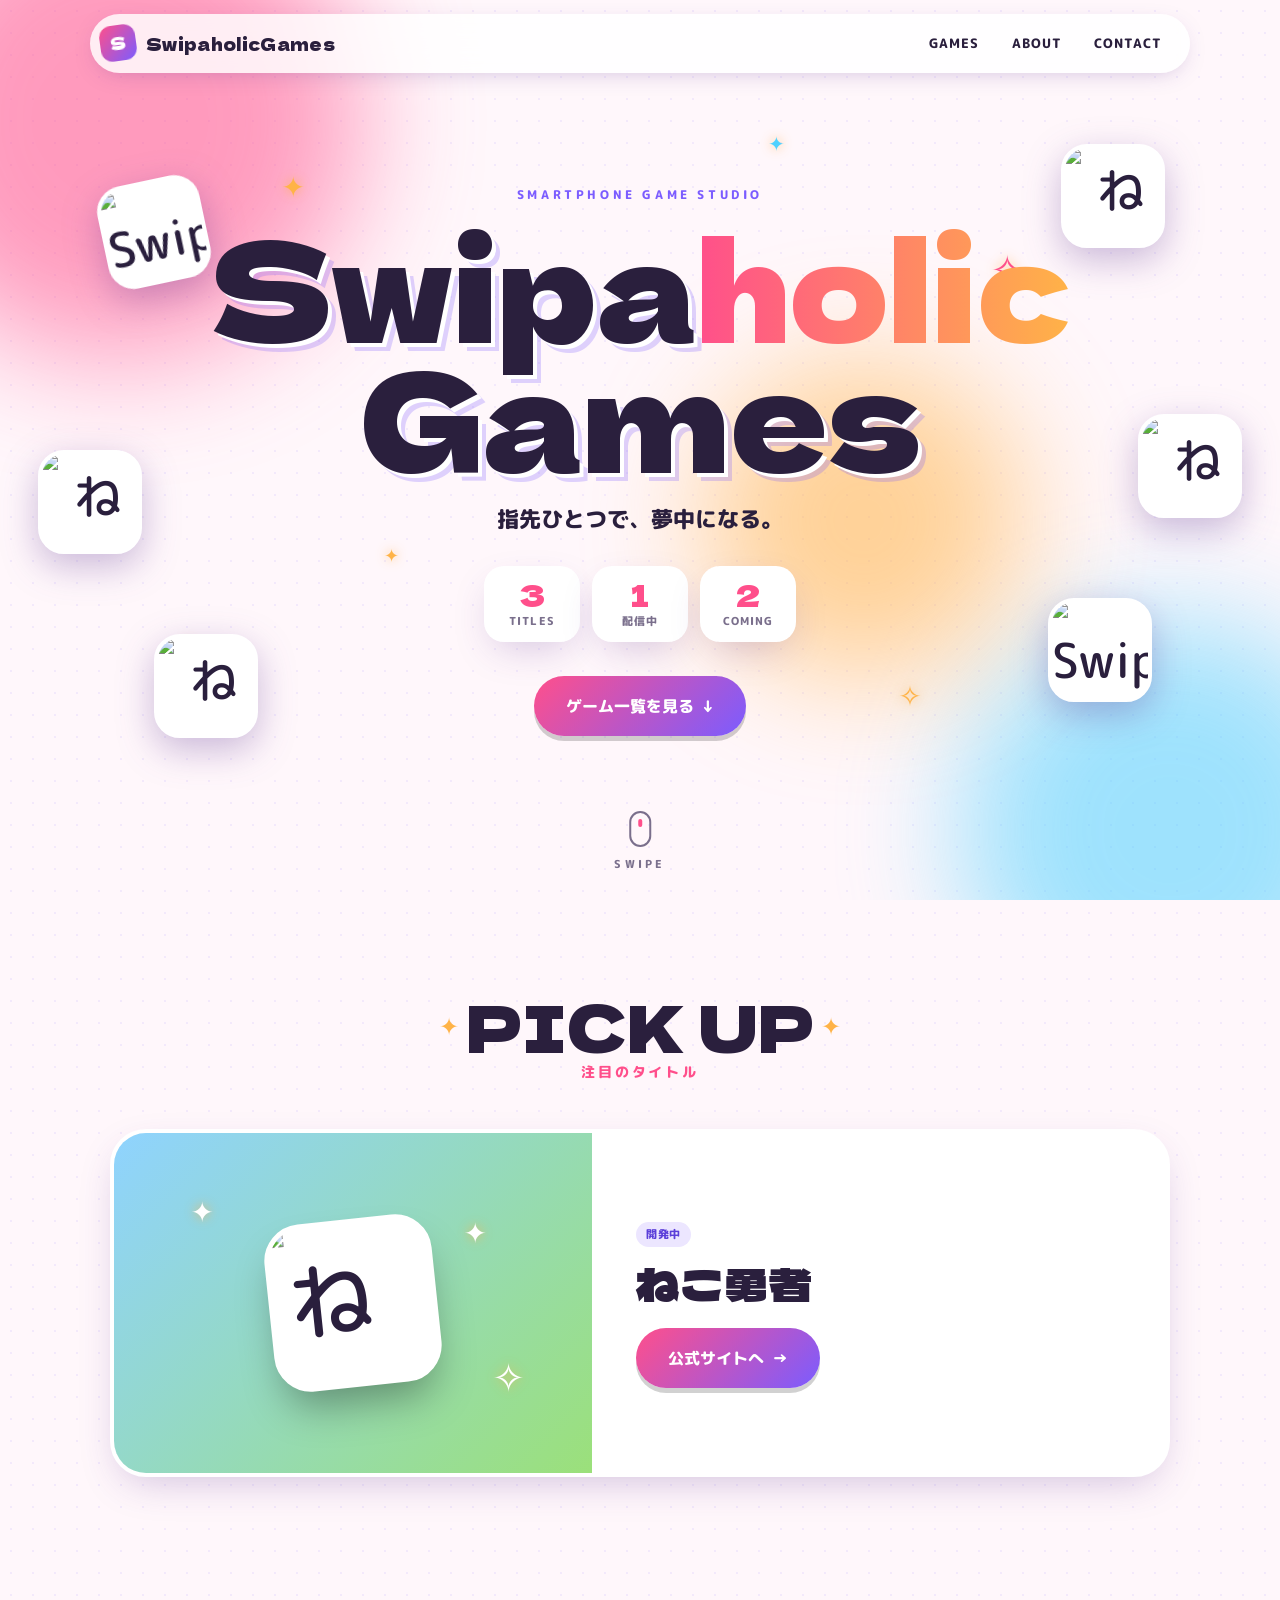
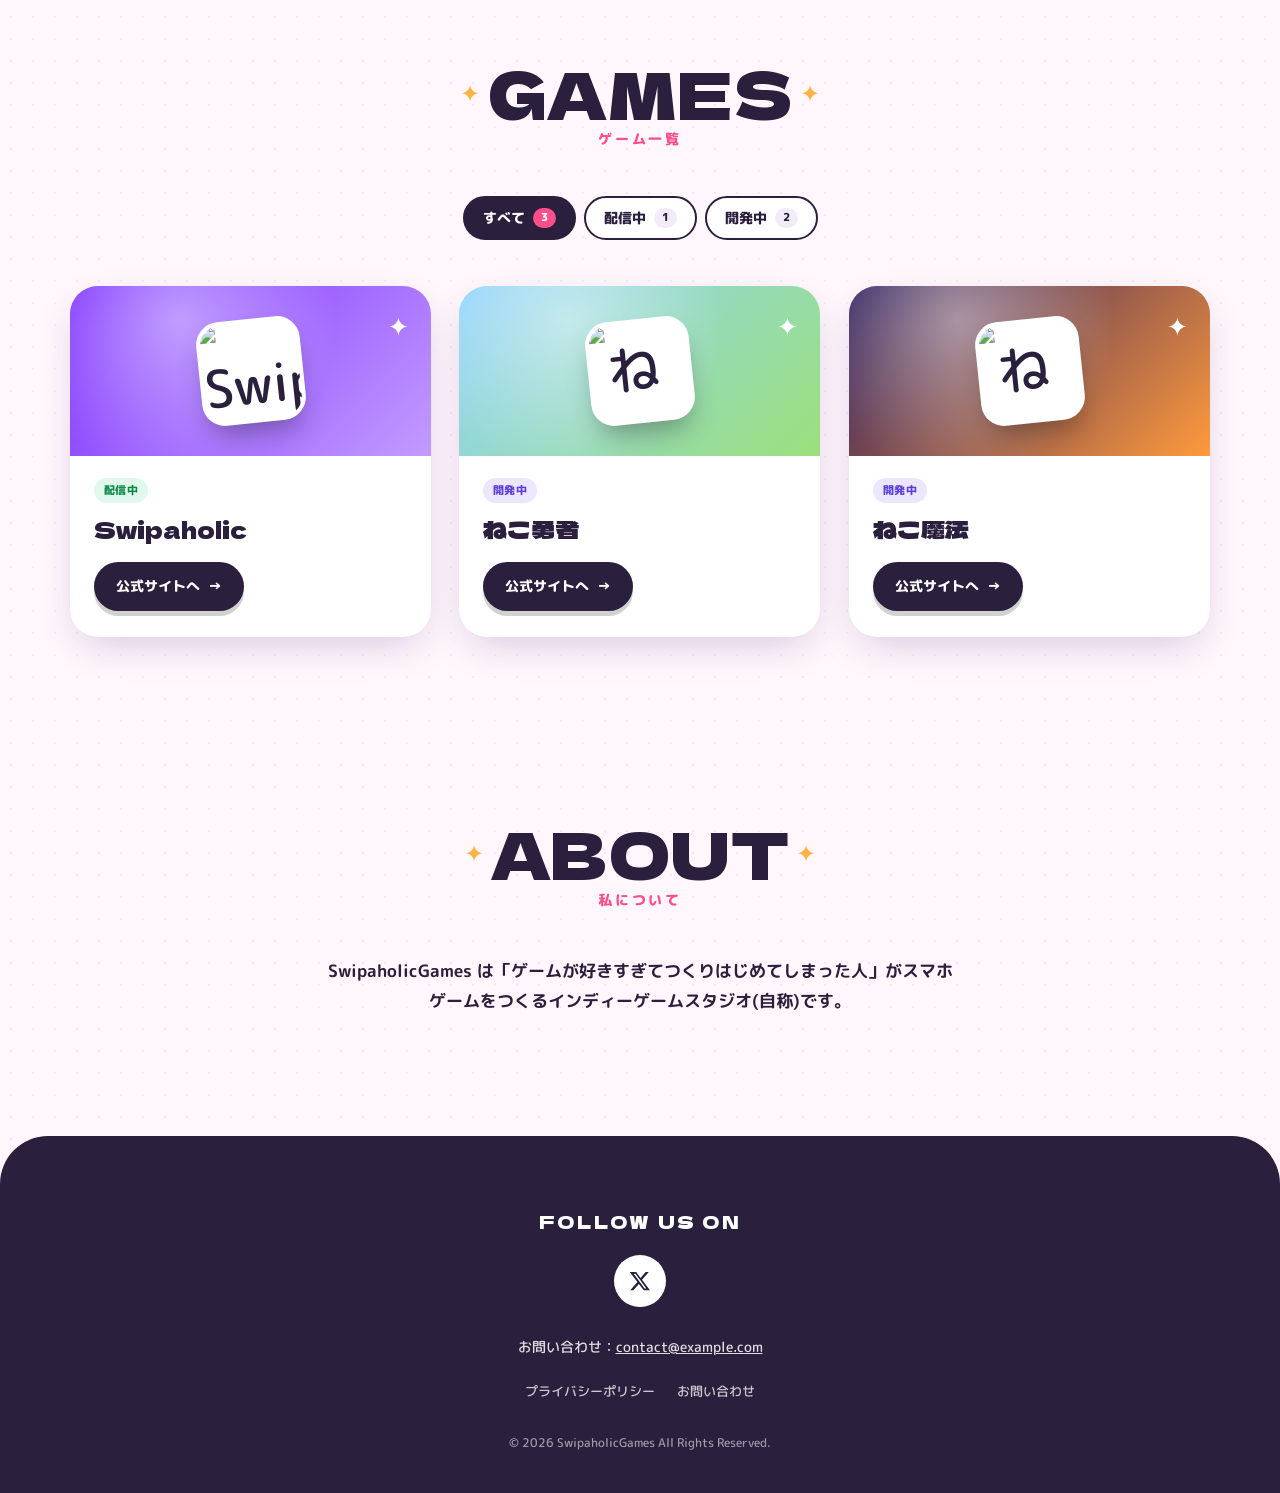
==== index.html @ 905fd9ff "Add files via upload" ====
<!DOCTYPE html>
<html lang="ja">
<head>
<meta charset="UTF-8">
<meta name="viewport" content="width=device-width, initial-scale=1">
<title>SwipaholicGames | 公式ゲームポートフォリオ</title>
<meta name="description" content="SwipaholicGames が開発したスマホゲームアプリの公式サイト一覧です。">
<meta property="og:title" content="SwipaholicGames">
<meta property="og:type" content="website">
<link rel="preconnect" href="https://fonts.googleapis.com">
<link rel="preconnect" href="https://fonts.gstatic.com" crossorigin>
<link href="https://fonts.googleapis.com/css2?family=Dela+Gothic+One&family=M+PLUS+Rounded+1c:wght@500;700;800&display=swap" rel="stylesheet">
<link rel="stylesheet" href="style.css">
</head>
<body>

<!-- ===== HEADER ===== -->
<header class="nav">
  <a href="#top" class="nav__logo"><span class="logo-mark">S</span><span data-site="brand">SwipaholicGames</span></a>
  <nav class="nav__links">
    <a href="#games">GAMES</a>
    <a href="#about">ABOUT</a>
    <a href="#contact">CONTACT</a>
  </nav>
</header>

<!-- ===== HERO ===== -->
<section class="hero" id="top">
  <div class="hero__bg" aria-hidden="true">
    <span class="blob b1"></span><span class="blob b2"></span><span class="blob b3"></span>
    <span class="spark s1">✦</span><span class="spark s2">✧</span><span class="spark s3">✦</span>
    <span class="spark s4">✧</span><span class="spark s5">✦</span><span class="spark s6">✦</span>
  </div>
  <div class="hero__float" id="heroFloat" aria-hidden="true"></div>
  <div class="hero__inner">
    <p class="hero__eyebrow">SMARTPHONE GAME STUDIO</p>
    <h1 class="hero__title">Swipa<span>holic</span><br>Games</h1>
    <p class="hero__tagline" data-site="tagline"></p>
    <div class="hero__stats" id="heroStats"></div>
    <a href="#games" class="btn btn--big">ゲーム一覧を見る <span aria-hidden="true">↓</span></a>
  </div>
  <div class="swipe-hint" aria-hidden="true"><span></span>SWIPE</div>
</section>

<!-- ===== PICK UP ===== -->
<section class="pickup" id="pickup" hidden>
  <h2 class="sec-title"><span class="sec-title__en">PICK UP</span><span class="sec-title__ja">注目のタイトル</span></h2>
  <div id="pickupBody"></div>
</section>

<!-- ===== GAMES ===== -->
<section class="games" id="games">
  <h2 class="sec-title"><span class="sec-title__en">GAMES</span><span class="sec-title__ja">ゲーム一覧</span></h2>

  <div class="filters">
    <div class="chips" id="statusChips" role="group" aria-label="配信状況で絞り込み"></div>
    <div class="chips chips--sub" id="genreChips" role="group" aria-label="ジャンルで絞り込み"></div>
  </div>

  <div class="grid" id="grid"></div>
  <p class="empty" id="empty" hidden>該当するゲームはありません。</p>
</section>

<!-- ===== ABOUT ===== -->
<section class="about" id="about">
  <h2 class="sec-title"><span class="sec-title__en">ABOUT</span><span class="sec-title__ja" data-site="aboutTitle">私について</span></h2>
  <p class="about__lead" data-site="lead"></p>
</section>

<!-- ===== FOOTER ===== -->
<footer class="footer" id="contact">
  <p class="footer__follow">FOLLOW US ON</p>
  <div class="sns" id="sns"></div>
  <p class="footer__mail">お問い合わせ：<a id="mail" href="#"></a></p>
  <ul class="footer__links" id="footerLinks"></ul>
  <p class="footer__copy">© <span id="year"></span> <span data-site="brand"></span> All Rights Reserved.</p>
</footer>

<script src="apps.js"></script>
<script src="main.js"></script>
</body>
</html>
---- style.css ----
/* =========================================================
   SwipaholicGames  スタイル
   色を変えたいときは :root の変数を変更してください。
   ========================================================= */
:root {
  --bg: #fff7fb;
  --ink: #2a1f3d;
  --muted: #7a6f8c;
  --pink: #ff4f8b;
  --orange: #ffb347;
  --purple: #7b5cff;
  --sky: #4fd1ff;
  --card: #ffffff;
  --radius: 28px;
  --shadow: 0 14px 40px -12px rgba(80, 40, 140, .28);
  --font: "M PLUS Rounded 1c", system-ui, sans-serif;
  --display: "Dela Gothic One", "M PLUS Rounded 1c", sans-serif;
}
* { box-sizing: border-box; margin: 0; padding: 0; }
html { scroll-behavior: smooth; }
body {
  font-family: var(--font); font-weight: 500; color: var(--ink); background: var(--bg);
  line-height: 1.75; -webkit-font-smoothing: antialiased; overflow-x: hidden;
  background-image: radial-gradient(rgba(123, 92, 255, .09) 1.5px, transparent 1.5px);
  background-size: 22px 22px;
}
a { color: inherit; }
img { max-width: 100%; display: block; }

/* ---------- NAV ---------- */
.nav {
  position: fixed; inset: 14px 14px auto; z-index: 50;
  display: flex; justify-content: space-between; align-items: center;
  padding: 10px 14px 10px 10px; border-radius: 999px;
  background: rgba(255, 255, 255, .82); backdrop-filter: blur(12px);
  box-shadow: 0 6px 24px -10px rgba(80, 40, 140, .35);
  max-width: 1100px; margin: 0 auto;
}
.nav__logo { display: flex; align-items: center; gap: 10px; text-decoration: none; font-family: var(--display); font-size: 17px; letter-spacing: .02em; }
.logo-mark {
  display: grid; place-items: center; width: 36px; height: 36px; border-radius: 12px; color: #fff;
  background: linear-gradient(135deg, var(--pink), var(--purple)); transform: rotate(-8deg);
}
.nav__links { display: flex; gap: 4px; }
.nav__links a { text-decoration: none; font-weight: 800; font-size: 13px; letter-spacing: .08em; padding: 8px 14px; border-radius: 999px; transition: .2s; }
.nav__links a:hover { background: var(--ink); color: #fff; }

/* ---------- HERO ---------- */
.hero {
  position: relative; min-height: 100svh; display: grid; place-items: center; text-align: center;
  padding: 120px 20px 100px; overflow: hidden;
}
.hero__bg { position: absolute; inset: 0; pointer-events: none; }
.blob { position: absolute; border-radius: 50%; filter: blur(60px); opacity: .55; animation: drift 14s ease-in-out infinite alternate; }
.b1 { width: 480px; height: 480px; background: var(--pink); top: -120px; left: -120px; }
.b2 { width: 420px; height: 420px; background: var(--sky); bottom: -140px; right: -100px; animation-delay: -4s; }
.b3 { width: 320px; height: 320px; background: var(--orange); top: 40%; left: 55%; animation-delay: -8s; }
@keyframes drift { to { transform: translate(40px, -30px) scale(1.1); } }

.spark { position: absolute; color: var(--orange); font-size: 28px; animation: twinkle 2.4s ease-in-out infinite; text-shadow: 0 0 12px rgba(255, 179, 71, .8); }
.s1 { top: 18%; left: 22%; } .s2 { top: 26%; right: 20%; font-size: 40px; color: var(--pink); animation-delay: .6s; }
.s3 { bottom: 26%; left: 14%; font-size: 22px; color: var(--purple); animation-delay: 1.1s; }
.s4 { bottom: 20%; right: 28%; animation-delay: 1.6s; } .s5 { top: 60%; left: 30%; font-size: 18px; animation-delay: .3s; }
.s6 { top: 14%; left: 60%; font-size: 20px; color: var(--sky); animation-delay: 2s; }
@keyframes twinkle { 0%, 100% { transform: scale(.6) rotate(0); opacity: .4; } 50% { transform: scale(1.15) rotate(25deg); opacity: 1; } }

.hero__float { position: absolute; inset: 0; pointer-events: none; }
.float { position: absolute; animation: bob 5s ease-in-out infinite; filter: drop-shadow(0 12px 18px rgba(80, 40, 140, .3)); }
.float .icon { width: 104px; height: 104px; font-size: 48px; border-radius: 26px; border: 4px solid #fff; }
.f1 { top: 20%; left: 8%; transform: rotate(-12deg); }
.f2 { top: 16%; right: 9%; animation-delay: -1.2s; }
.f3 { bottom: 18%; left: 12%; animation-delay: -2.4s; }
.f4 { bottom: 22%; right: 10%; animation-delay: -3.1s; }
.f5 { top: 50%; left: 3%; animation-delay: -1.8s; }
.f6 { top: 46%; right: 3%; animation-delay: -.6s; }
@keyframes bob { 0%, 100% { translate: 0 0; rotate: -6deg; } 50% { translate: 0 -18px; rotate: 6deg; } }

.hero__inner { position: relative; z-index: 2; }
.hero__eyebrow { font-weight: 800; letter-spacing: .3em; font-size: 12px; color: var(--purple); margin-bottom: 14px; }
.hero__title {
  font-family: var(--display); font-weight: 400; line-height: .95; letter-spacing: -.01em;
  font-size: clamp(56px, 12vw, 136px); color: var(--ink);
  text-shadow: 4px 4px 0 #fff, 8px 8px 0 rgba(123, 92, 255, .25);
}
.hero__title span {
  background: linear-gradient(90deg, var(--pink), var(--orange), var(--purple), var(--pink));
  background-size: 300% 100%; -webkit-background-clip: text; background-clip: text; color: transparent;
  animation: shine 6s linear infinite; text-shadow: none;
}
@keyframes shine { to { background-position: 300% 0; } }
.hero__tagline { margin: 22px 0 28px; font-size: clamp(17px, 2.4vw, 22px); font-weight: 800; }
.hero__stats { display: flex; justify-content: center; gap: 12px; margin-bottom: 34px; flex-wrap: wrap; }
.hero__stats div {
  background: #fff; border-radius: 20px; padding: 10px 22px; box-shadow: var(--shadow);
  display: flex; flex-direction: column; align-items: center; min-width: 96px;
}
.hero__stats b { font-family: var(--display); font-weight: 400; font-size: 30px; line-height: 1.2; color: var(--pink); }
.hero__stats span { font-size: 11px; font-weight: 800; letter-spacing: .1em; color: var(--muted); }

.swipe-hint { position: absolute; bottom: 26px; left: 50%; transform: translateX(-50%); font-size: 11px; font-weight: 800; letter-spacing: .3em; color: var(--muted); display: flex; flex-direction: column; align-items: center; gap: 8px; }
.swipe-hint span { width: 22px; height: 36px; border: 2.5px solid var(--muted); border-radius: 14px; position: relative; }
.swipe-hint span::after { content: ""; position: absolute; left: 50%; top: 6px; width: 4px; height: 8px; margin-left: -2px; border-radius: 2px; background: var(--pink); animation: scroll 1.6s infinite; }
@keyframes scroll { to { transform: translateY(12px); opacity: 0; } }

/* ---------- BUTTONS ---------- */
.btn {
  display: inline-flex; align-items: center; gap: 8px; text-decoration: none; font-weight: 800;
  padding: 12px 22px; border-radius: 999px; color: #fff; font-size: 14px;
  background: var(--ink); box-shadow: 0 5px 0 rgba(0, 0, 0, .18); transition: transform .15s, box-shadow .15s;
}
.btn:hover { transform: translateY(-2px); box-shadow: 0 7px 0 rgba(0, 0, 0, .18); }
.btn:active { transform: translateY(3px); box-shadow: 0 2px 0 rgba(0, 0, 0, .18); }
.btn--big { padding: 16px 32px; font-size: 16px; background: linear-gradient(135deg, var(--pink), var(--purple)); }
.btn--disabled { background: #d9d3e3; color: #fff; box-shadow: none; cursor: default; }
.btn--disabled:hover { transform: none; box-shadow: none; }

/* ---------- SECTION TITLE ---------- */
section { padding: 90px 20px; }
.sec-title { text-align: center; margin-bottom: 44px; display: flex; flex-direction: column; align-items: center; }
.sec-title__en {
  font-family: var(--display); font-weight: 400; font-size: clamp(40px, 7vw, 64px); line-height: 1.1; position: relative;
}
.sec-title__en::before, .sec-title__en::after { content: "✦"; position: absolute; top: 50%; font-size: .38em; color: var(--orange); translate: 0 -50%; animation: twinkle 2.4s infinite; }
.sec-title__en::before { left: -1.1em; } .sec-title__en::after { right: -1.1em; animation-delay: 1.2s; }
.sec-title__ja { font-size: 14px; font-weight: 800; color: var(--pink); letter-spacing: .2em; }

/* ---------- ICON ---------- */
.icon { width: 72px; height: 72px; border-radius: 22%; object-fit: cover; background: #fff; }
.icon--auto { display: grid; place-items: center; font-size: 36px; color: #fff; font-weight: 800; box-shadow: inset 0 -6px 0 rgba(0, 0, 0, .12), inset 0 0 0 4px rgba(255, 255, 255, .35); }
.icon--lg { width: 104px; height: 104px; font-size: 52px; }
.icon--xl { width: 168px; height: 168px; font-size: 84px; }

/* ---------- BADGES ---------- */
.badges { display: flex; flex-wrap: wrap; gap: 6px; margin-bottom: 10px; }
.badge { font-size: 11px; font-weight: 800; padding: 3px 10px; border-radius: 999px; letter-spacing: .04em; }
.st-released { background: #e1f9ec; color: #0c8a4a; }
.st-prereg { background: #ffe7f0; color: #d81b60; }
.st-dev { background: #ece6ff; color: #5b3fd9; }
.st-ended { background: #eee; color: #888; }
.badge--new { background: var(--orange); color: #fff; animation: pop 1.6s ease-in-out infinite; }
.badge--genre { background: transparent; border: 1.5px solid #e2dcec; color: var(--muted); }
@keyframes pop { 50% { transform: scale(1.1); } }

/* ---------- PICK UP ---------- */
.pickup { max-width: 1100px; margin: 0 auto; }
.feature {
  display: grid; grid-template-columns: 1fr 1.2fr; background: var(--card); border-radius: 36px; overflow: hidden;
  box-shadow: var(--shadow); border: 4px solid #fff; position: relative;
}
.feature::before { content: ""; position: absolute; inset: -4px; border-radius: 38px; background: var(--g); z-index: -1; }
.feature__visual { position: relative; display: grid; place-items: center; min-height: 340px; }
.feature__visual .icon { border: 5px solid #fff; transform: rotate(-6deg); box-shadow: 0 24px 40px -10px rgba(0, 0, 0, .35); animation: bob 5s ease-in-out infinite; }
.feature__visual .spark { color: #fff; }
.fs1 { top: 16%; left: 16%; } .fs2 { bottom: 18%; right: 14%; font-size: 40px; animation-delay: .8s; } .fs3 { top: 22%; right: 22%; animation-delay: 1.4s; }
.feature__body { padding: 44px 44px 40px; }
.feature__body { display: flex; flex-direction: column; justify-content: center; }
.feature__name { font-family: var(--display); font-weight: 400; font-size: clamp(30px, 4vw, 44px); line-height: 1.2; }
.feature__catch { font-weight: 800; font-size: 18px; margin: 10px 0 12px; background: var(--g); -webkit-background-clip: text; background-clip: text; color: transparent; }
.feature__desc { color: var(--muted); margin-bottom: 24px; }

/* ---------- FILTERS ---------- */
.games { max-width: 1180px; margin: 0 auto; }
.filters { display: flex; flex-direction: column; align-items: center; gap: 10px; margin-bottom: 36px; }
.chips { display: flex; flex-wrap: wrap; justify-content: center; gap: 8px; }
.chip {
  font: inherit; font-weight: 800; font-size: 14px; cursor: pointer; border: 2px solid var(--ink);
  background: #fff; color: var(--ink); padding: 8px 18px; border-radius: 999px; transition: .15s;
  display: inline-flex; align-items: center; gap: 8px;
}
.chip i { font-style: normal; font-size: 11px; background: #f1ecf7; border-radius: 999px; padding: 0 8px; }
.chip:hover { transform: translateY(-2px); }
.chip[aria-pressed="true"] { background: var(--ink); color: #fff; }
.chip[aria-pressed="true"] i { background: var(--pink); color: #fff; }
.chips--sub .chip { border-width: 0; background: transparent; font-size: 13px; padding: 4px 12px; color: var(--muted); }
.chips--sub .chip[aria-pressed="true"] { background: var(--purple); color: #fff; }

/* ---------- GRID / CARD ---------- */
.grid { display: grid; grid-template-columns: repeat(auto-fill, minmax(300px, 1fr)); gap: 28px; }
.card {
  background: var(--card); border-radius: var(--radius); overflow: hidden; box-shadow: var(--shadow);
  display: flex; flex-direction: column; transition: transform .25s cubic-bezier(.3, 1.6, .5, 1), box-shadow .25s;
  animation: cardIn .6s cubic-bezier(.3, 1.4, .5, 1) both; animation-delay: var(--d);
}
@keyframes cardIn { from { opacity: 0; transform: translateY(30px) rotate(-3deg); } }
.card:hover { transform: translateY(-8px) rotate(-1deg); box-shadow: 0 26px 50px -14px rgba(80, 40, 140, .38); }
.card__visual { position: relative; height: 170px; display: grid; place-items: center; overflow: hidden; }
.card__visual::after { content: ""; position: absolute; inset: 0; background: radial-gradient(circle at 30% 20%, rgba(255, 255, 255, .45), transparent 55%); }
.card__visual .icon { border: 4px solid #fff; position: relative; z-index: 1; transform: rotate(-6deg); box-shadow: 0 16px 28px -8px rgba(0, 0, 0, .35); transition: transform .3s; }
.card:hover .card__visual .icon { transform: rotate(6deg) scale(1.08); }
.card__spark { position: absolute; top: 18px; right: 22px; color: #fff; font-size: 26px; animation: twinkle 2.4s infinite; z-index: 1; }
.card__body { padding: 22px 24px 26px; display: flex; flex-direction: column; flex: 1; }
.card__name { font-family: var(--display); font-weight: 400; font-size: 24px; line-height: 1.3; }
.card__catch { font-weight: 800; margin: 4px 0 8px; font-size: 15px; }
.card__desc { color: var(--muted); font-size: 14px; flex: 1; }
.card__date { font-size: 11px; font-weight: 800; letter-spacing: .14em; color: var(--muted); margin-top: 12px; }
.card__actions { display: flex; flex-wrap: wrap; align-items: center; gap: 10px; margin-top: 18px; }
.empty { text-align: center; color: var(--muted); padding: 40px; }


/* ---------- ABOUT ---------- */
.about { text-align: center; }
.about__lead { max-width: 640px; margin: 0 auto; font-size: 17px; font-weight: 700; }

/* ---------- FOOTER ---------- */
.footer { background: var(--ink); color: #fff; text-align: center; padding: 70px 20px 40px; border-radius: 48px 48px 0 0; margin-top: 30px; }
.footer__follow { font-family: var(--display); letter-spacing: .12em; font-size: 18px; margin-bottom: 18px; }
.sns { display: flex; justify-content: center; gap: 14px; margin-bottom: 28px; }
.sns a { width: 52px; height: 52px; border-radius: 50%; background: #fff; color: var(--ink); display: grid; place-items: center; transition: .2s; }
.sns a:hover { background: var(--pink); color: #fff; transform: translateY(-4px) rotate(-8deg); }
.sns svg { width: 22px; height: 22px; }
.footer__mail { font-size: 14px; margin-bottom: 20px; opacity: .85; }
.footer__links { list-style: none; display: flex; flex-wrap: wrap; justify-content: center; gap: 6px 22px; font-size: 13px; margin-bottom: 30px; }
.footer__links a { text-decoration: none; opacity: .75; }
.footer__links a:hover { opacity: 1; text-decoration: underline; }
.footer__copy { font-size: 12px; opacity: .55; }

/* ---------- RESPONSIVE ---------- */
@media (max-width: 760px) {
  .nav__links a { padding: 8px 9px; font-size: 11px; }
  .nav__logo span:last-child { display: none; }
  .float .icon { width: 64px; height: 64px; font-size: 30px; border-radius: 18px; border-width: 3px; }
  .f5, .f6 { display: none; }
  .f1 { top: 13%; } .f2 { top: 12%; }
  .feature { grid-template-columns: 1fr; }
  .feature__visual { min-height: 240px; }
  .icon--xl { width: 128px; height: 128px; font-size: 64px; }
  .feature__body { padding: 28px 24px; }
  section { padding: 70px 16px; }
  .grid { grid-template-columns: 1fr; }
}
@media (prefers-reduced-motion: reduce) { *, *::before, *::after { animation: none !important; transition: none !important; } }
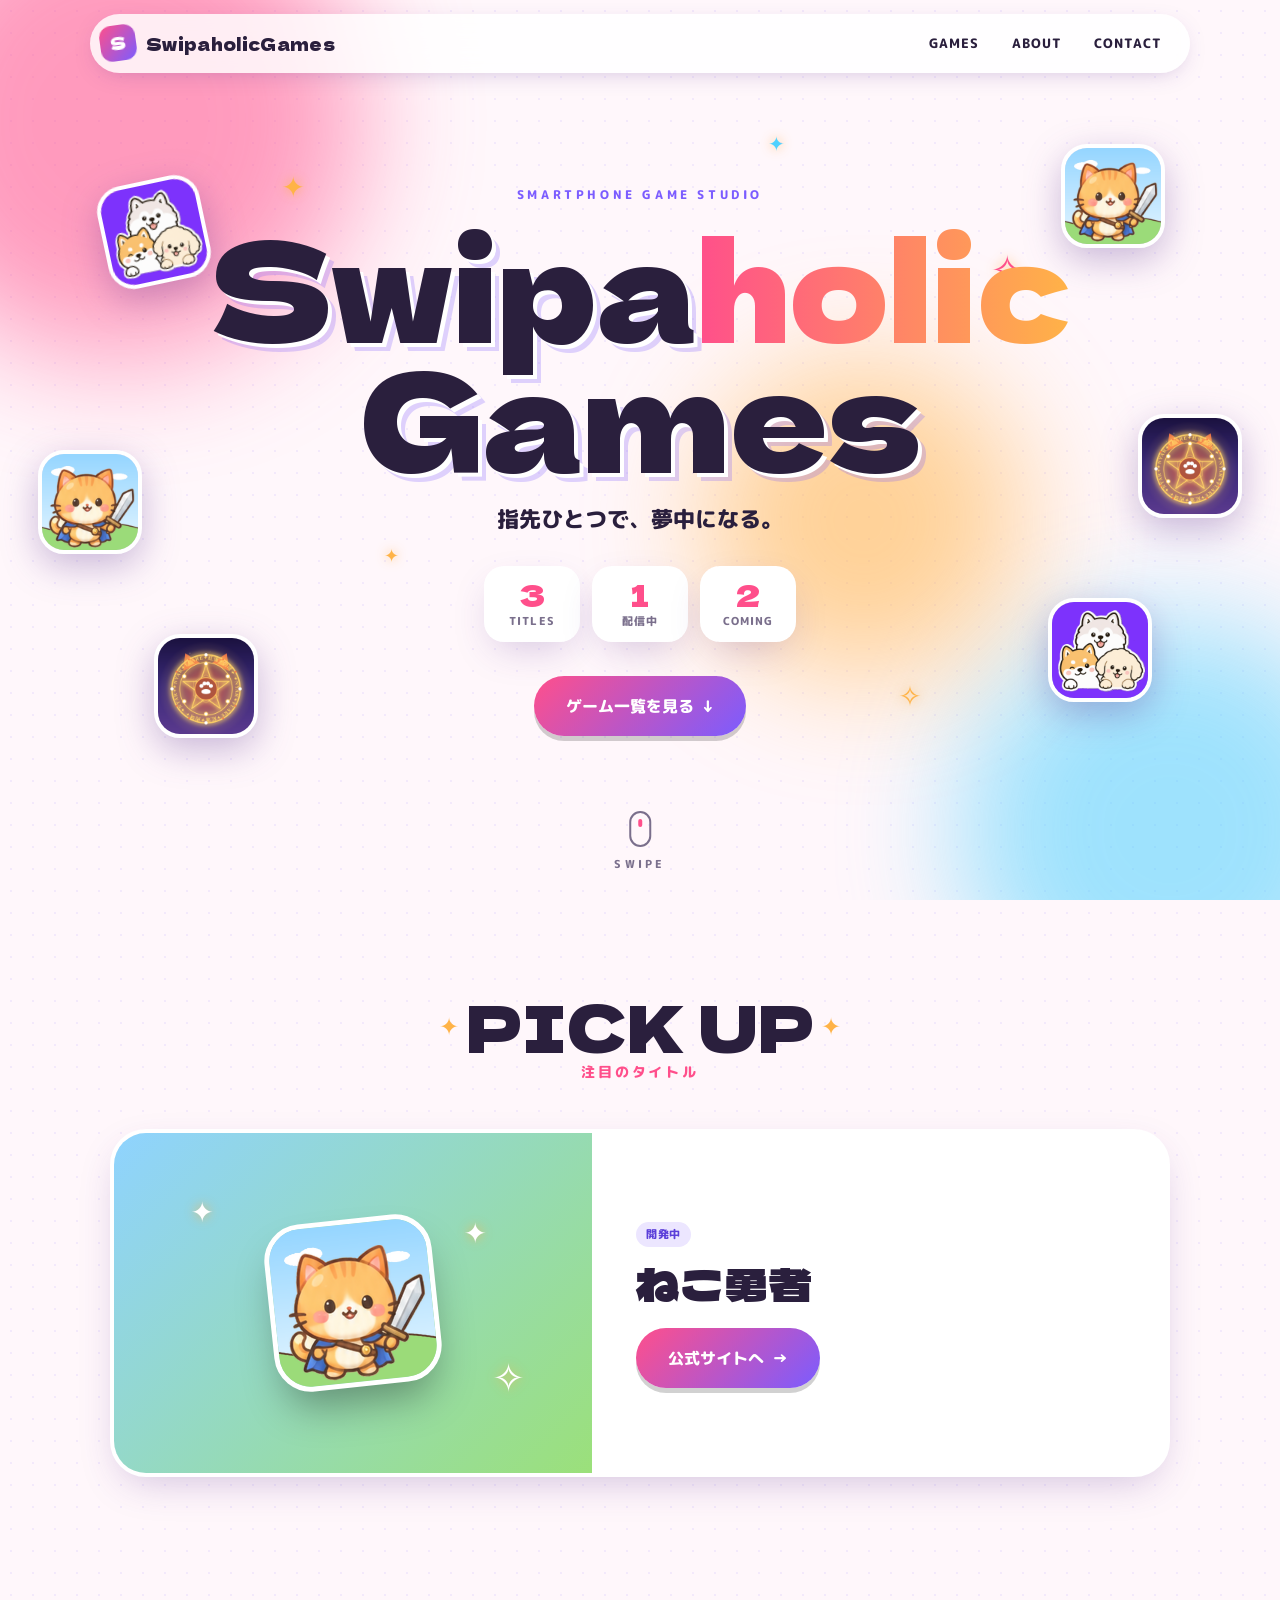
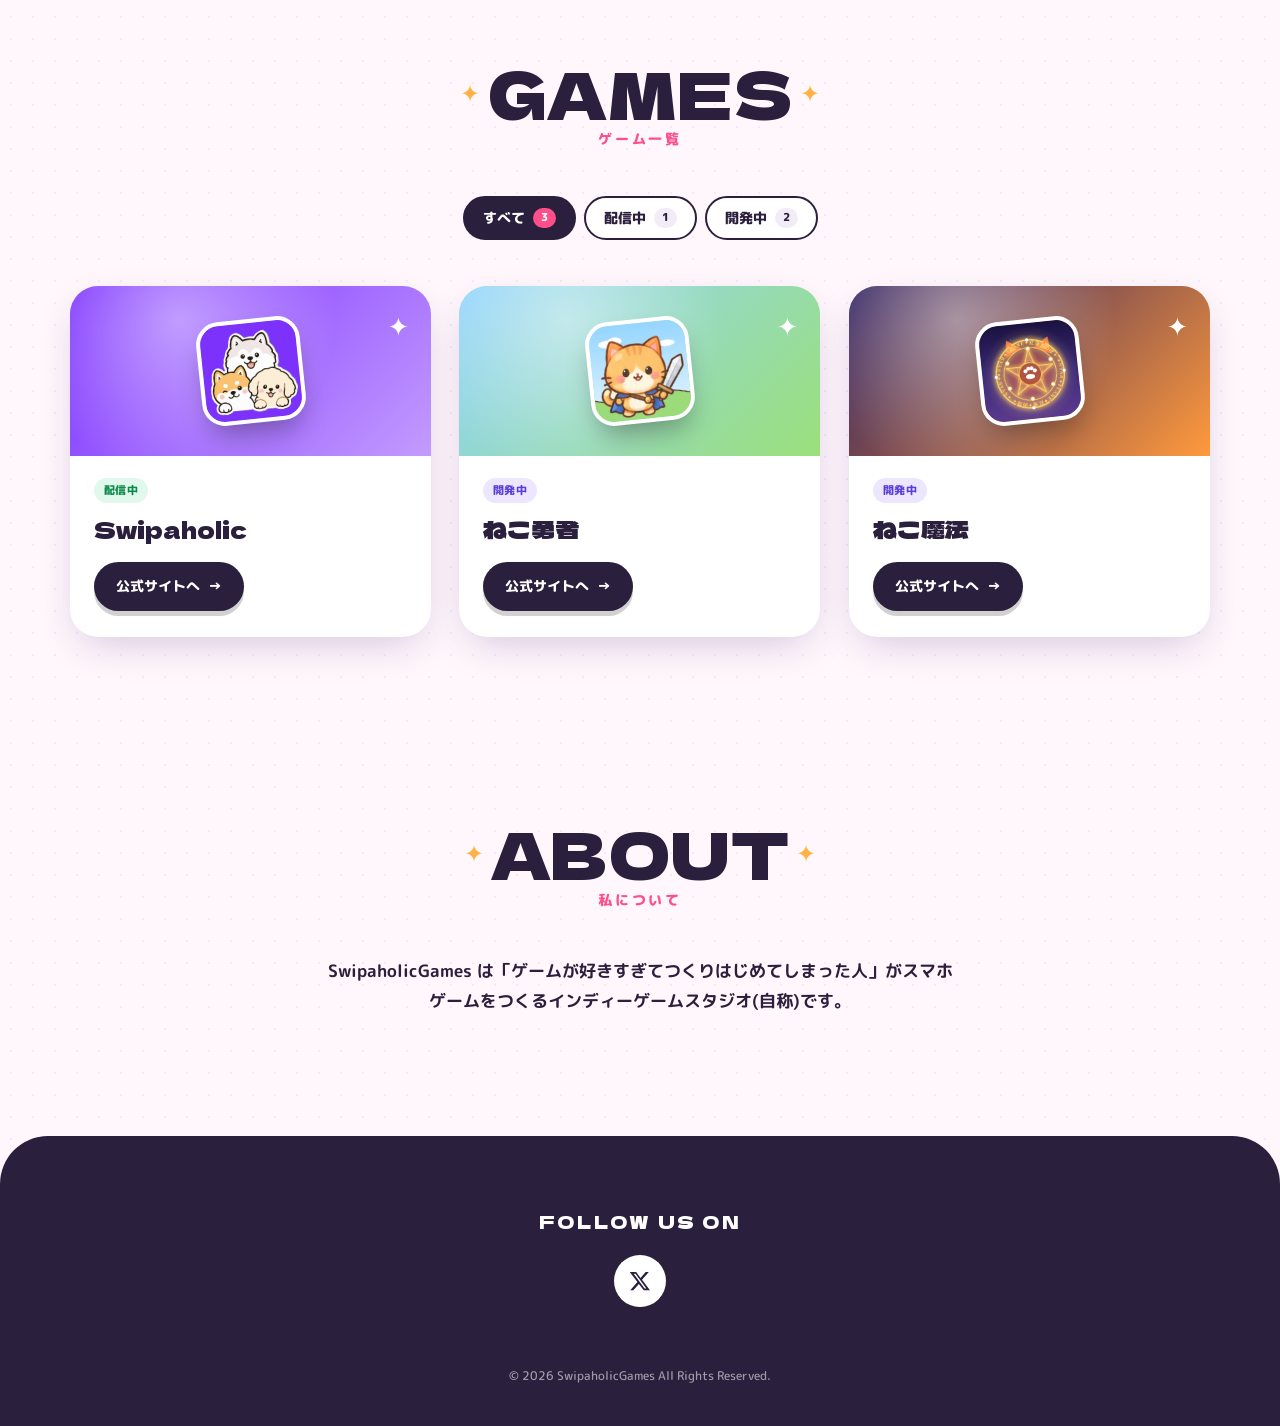
==== commit 52d28ea2: "Update index.html" ====
--- a/index.html
+++ b/index.html
@@ -71,7 +71,6 @@
 <footer class="footer" id="contact">
   <p class="footer__follow">FOLLOW US ON</p>
   <div class="sns" id="sns"></div>
-  <p class="footer__mail">お問い合わせ：<a id="mail" href="#"></a></p>
   <ul class="footer__links" id="footerLinks"></ul>
   <p class="footer__copy">© <span id="year"></span> <span data-site="brand"></span> All Rights Reserved.</p>
 </footer>
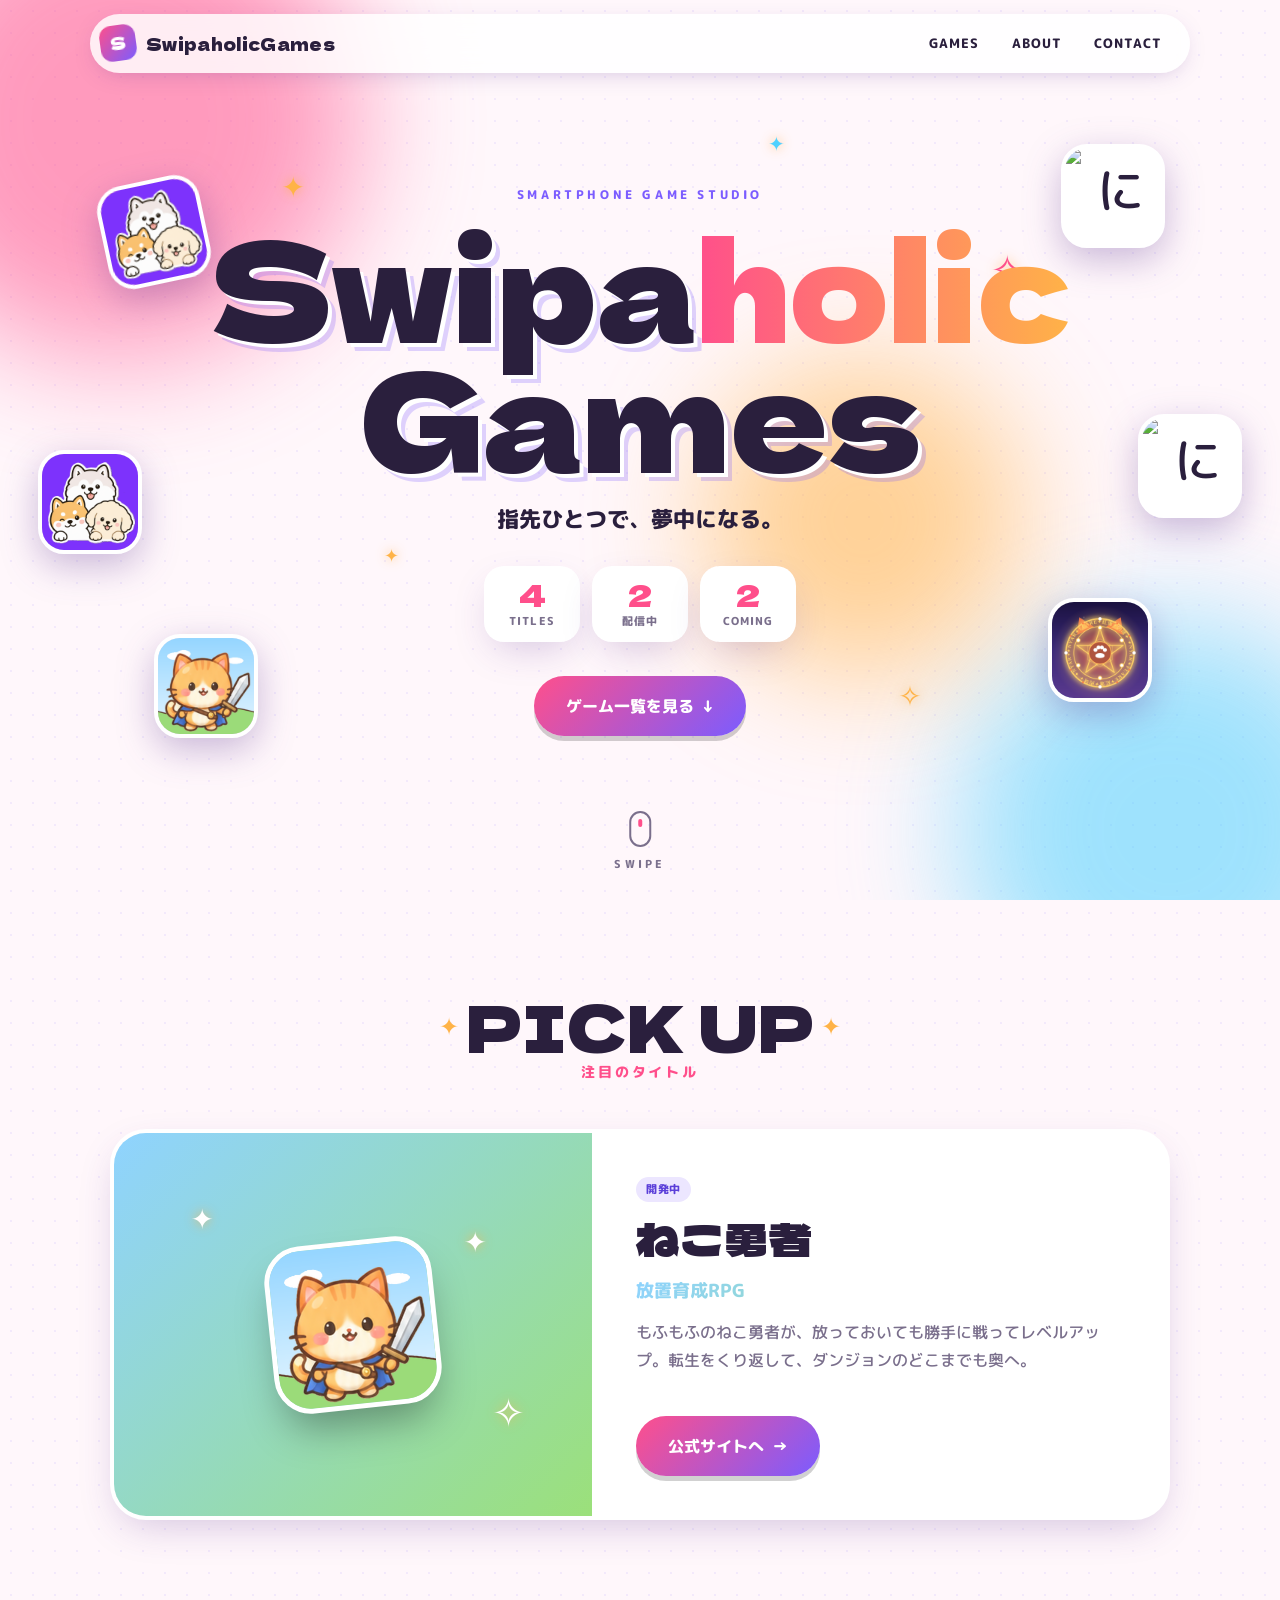
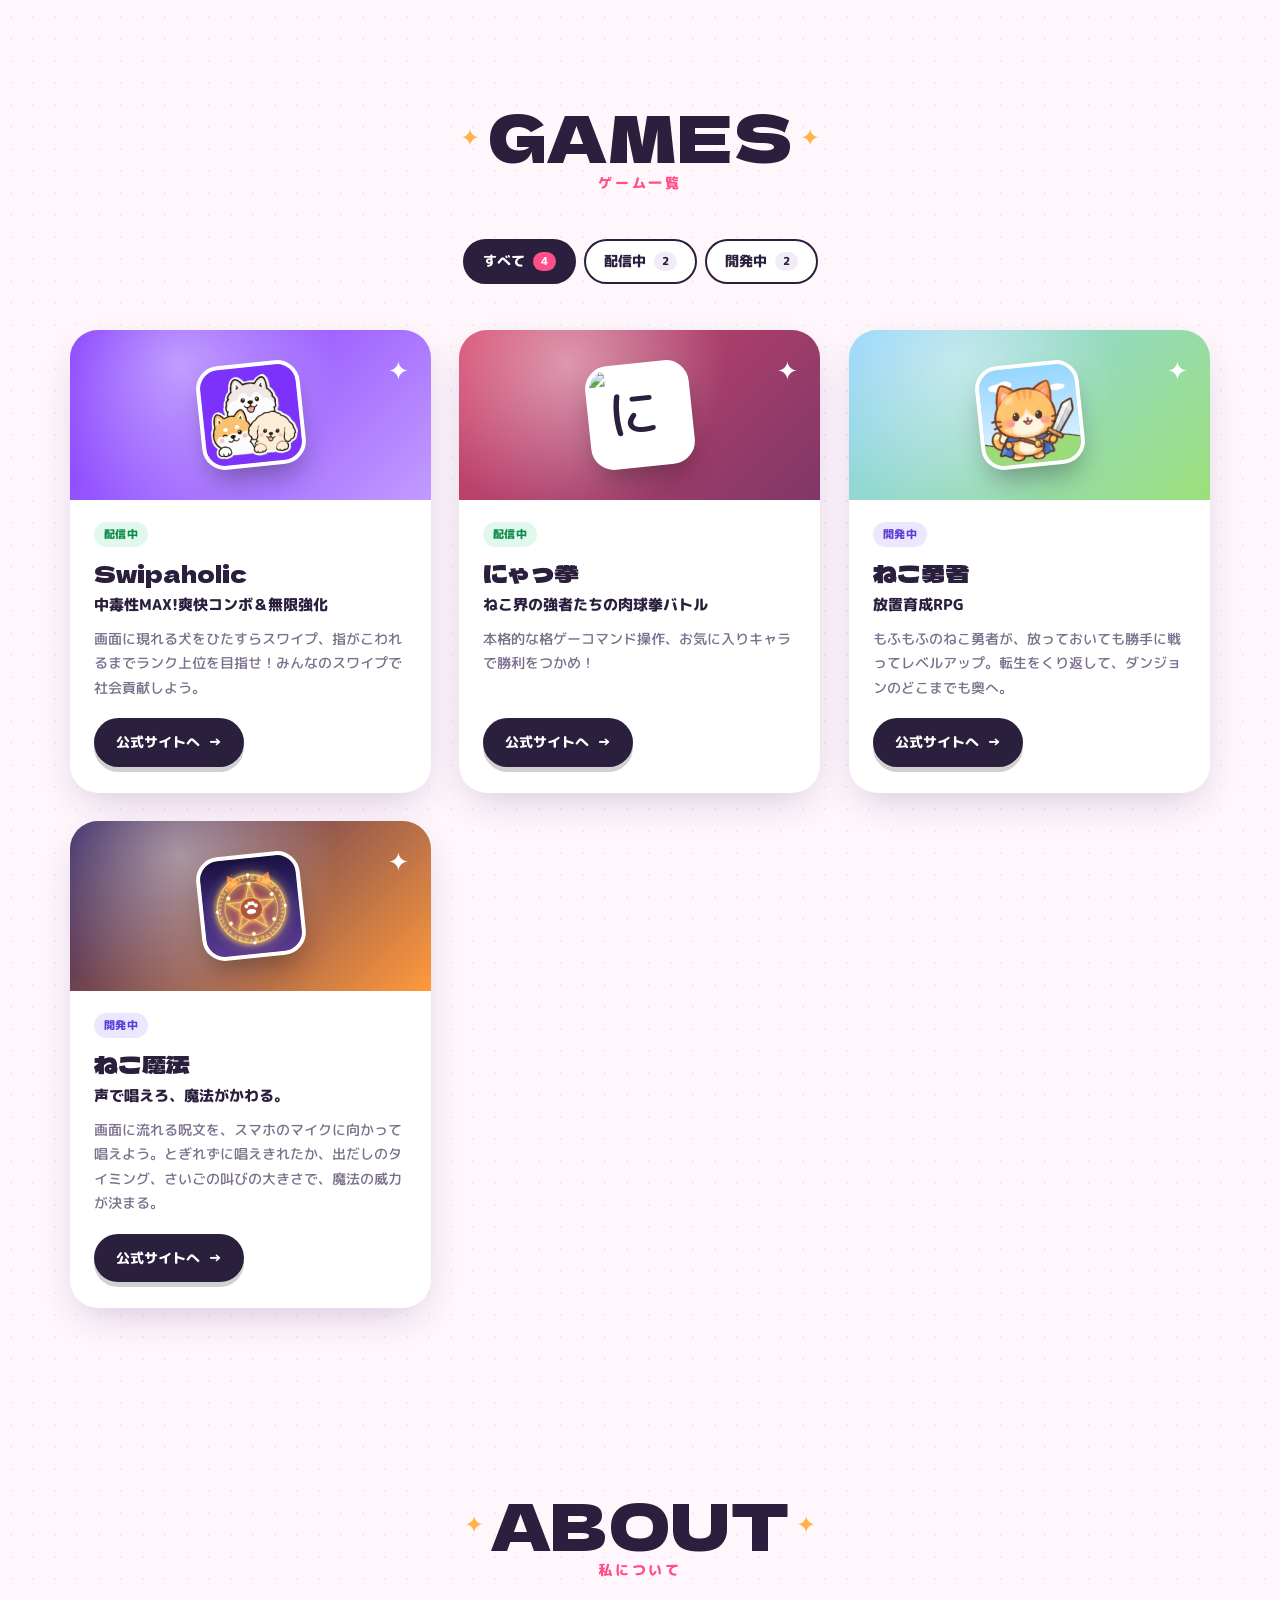
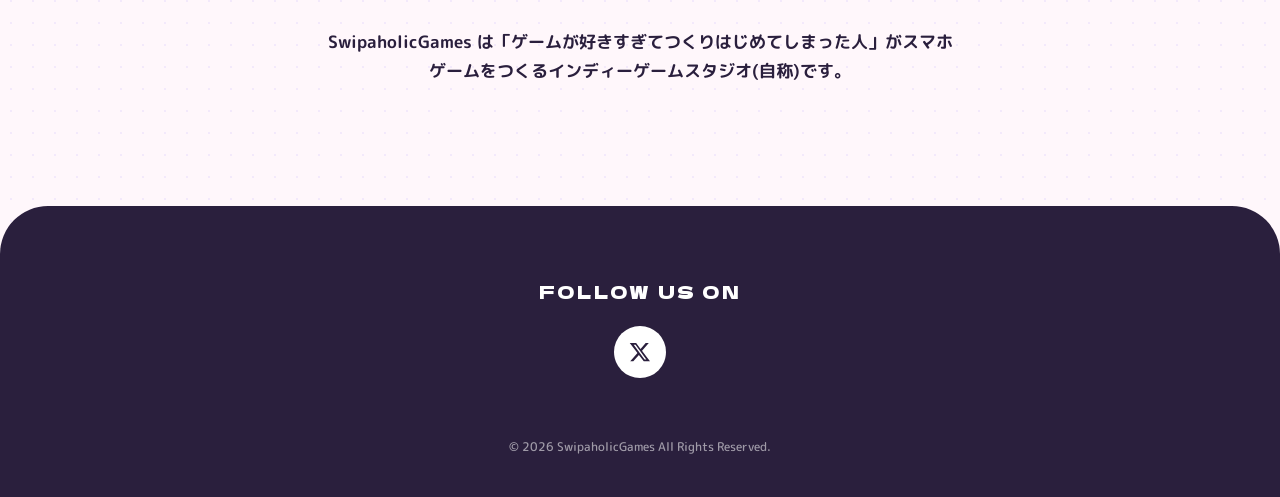
==== commit b16eea24: "Update index.html" ====
--- a/index.html
+++ b/index.html
@@ -7,6 +7,10 @@
 <meta name="description" content="SwipaholicGames が開発したスマホゲームアプリの公式サイト一覧です。">
 <meta property="og:title" content="SwipaholicGames">
 <meta property="og:type" content="website">
+<meta property="og:image" content="https://tttu732.github.io/swipaholic-games/ogp.png">
+<meta property="og:image:width" content="640">
+<meta property="og:image:height" content="320">
+<meta name="twitter:card" content="summary_large_image">
 <link rel="preconnect" href="https://fonts.googleapis.com">
 <link rel="preconnect" href="https://fonts.gstatic.com" crossorigin>
 <link href="https://fonts.googleapis.com/css2?family=Dela+Gothic+One&family=M+PLUS+Rounded+1c:wght@500;700;800&display=swap" rel="stylesheet">
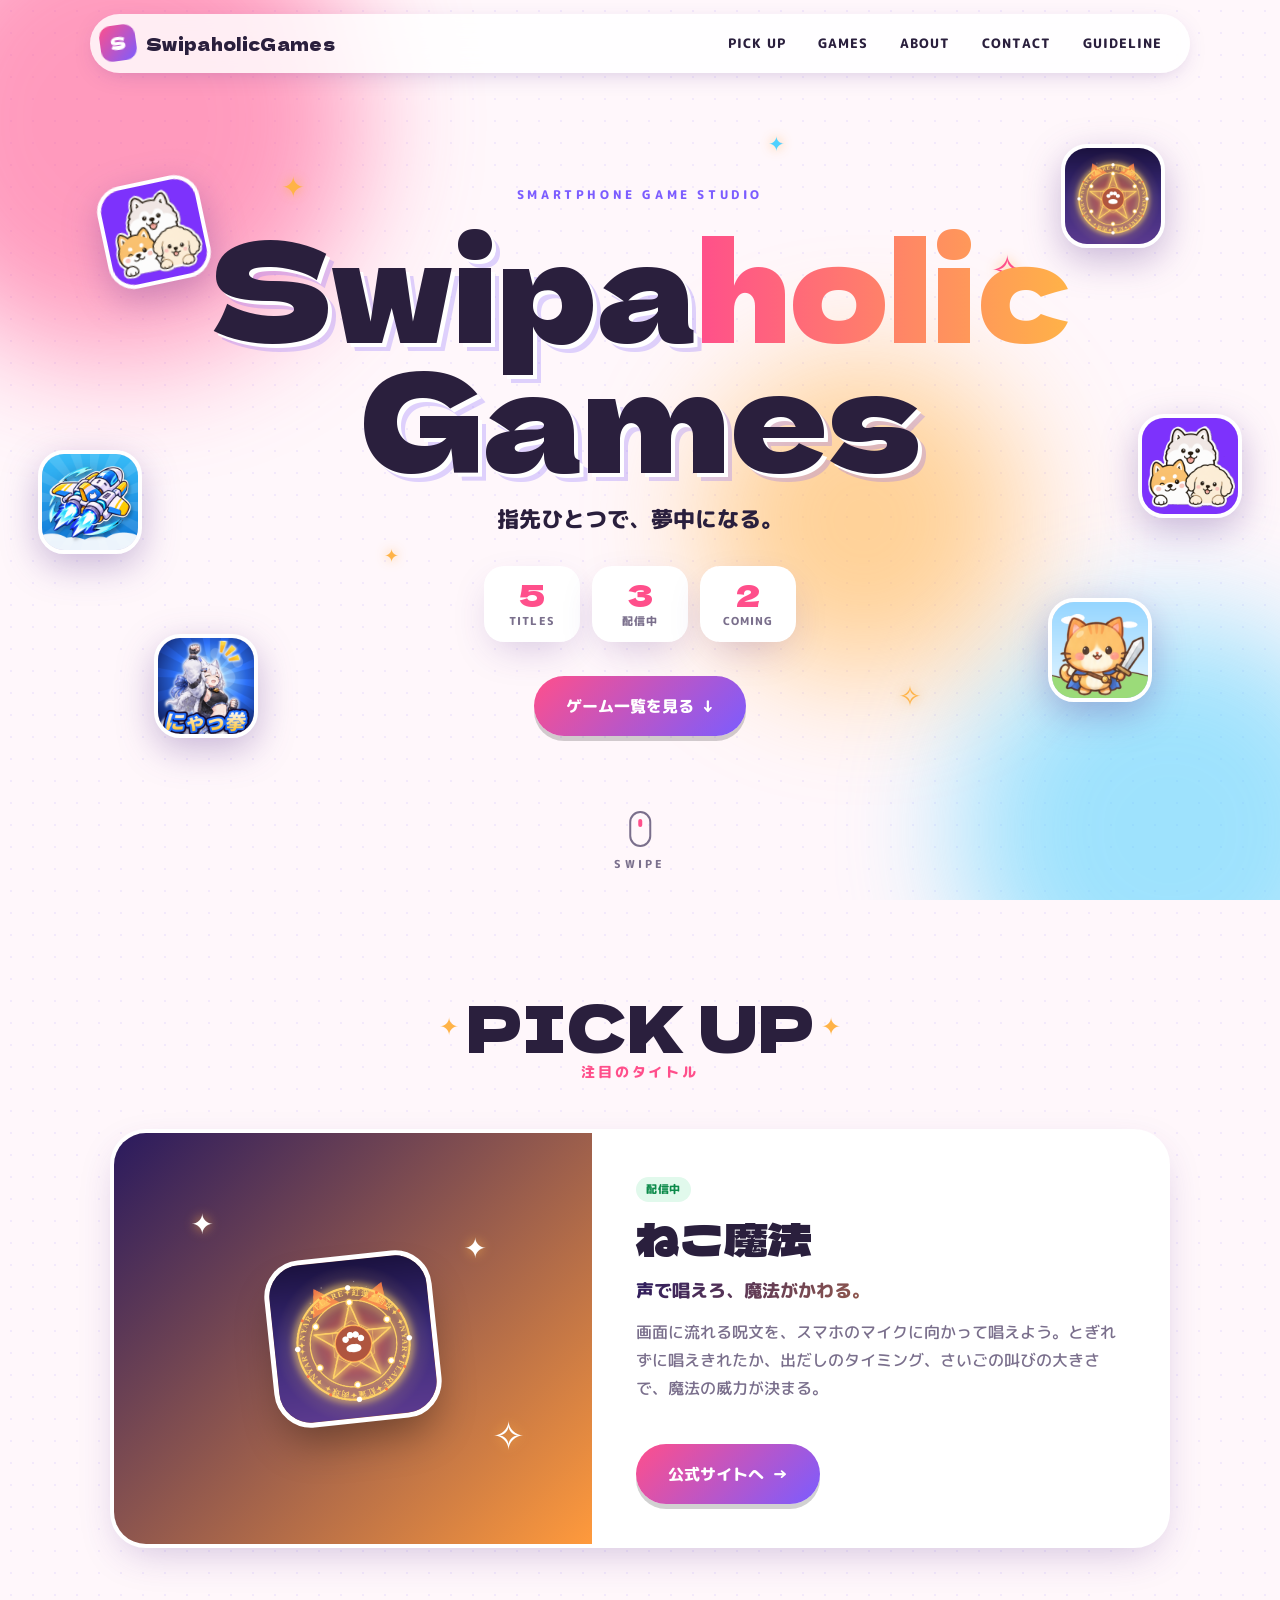
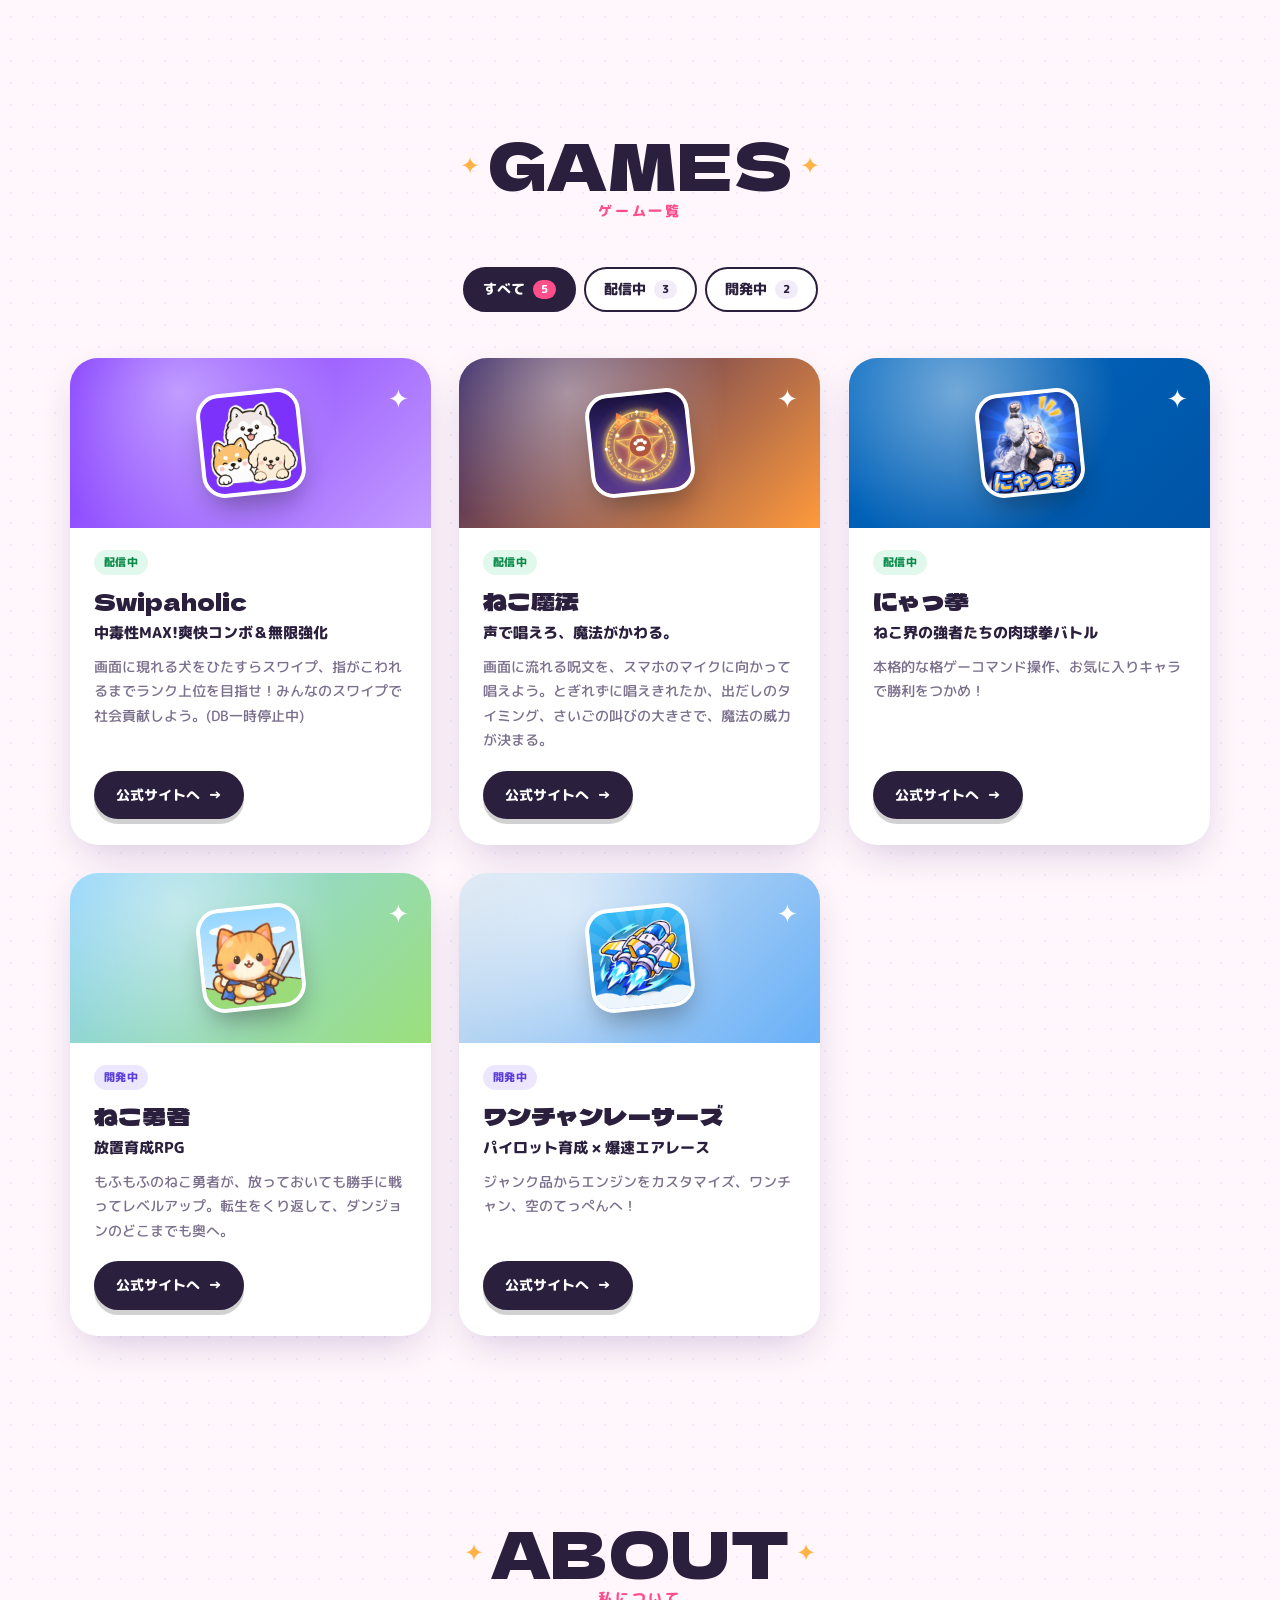
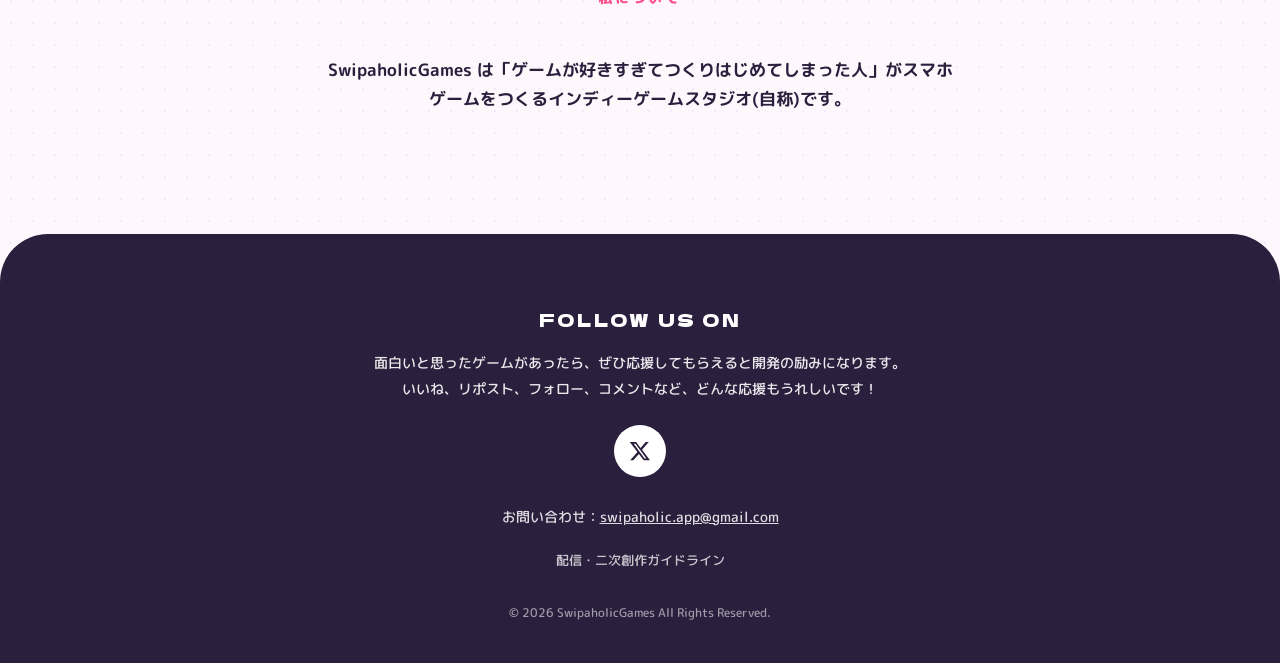
==== commit 057dcc10: "Add files via upload" ====
--- a/index.html
+++ b/index.html
@@ -7,10 +7,6 @@
 <meta name="description" content="SwipaholicGames が開発したスマホゲームアプリの公式サイト一覧です。">
 <meta property="og:title" content="SwipaholicGames">
 <meta property="og:type" content="website">
-<meta property="og:image" content="https://tttu732.github.io/swipaholic-games/ogp.png">
-<meta property="og:image:width" content="640">
-<meta property="og:image:height" content="320">
-<meta name="twitter:card" content="summary_large_image">
 <link rel="preconnect" href="https://fonts.googleapis.com">
 <link rel="preconnect" href="https://fonts.gstatic.com" crossorigin>
 <link href="https://fonts.googleapis.com/css2?family=Dela+Gothic+One&family=M+PLUS+Rounded+1c:wght@500;700;800&display=swap" rel="stylesheet">
@@ -22,9 +18,11 @@
 <header class="nav">
   <a href="#top" class="nav__logo"><span class="logo-mark">S</span><span data-site="brand">SwipaholicGames</span></a>
   <nav class="nav__links">
+    <a href="#pickup">PICK UP</a>
     <a href="#games">GAMES</a>
     <a href="#about">ABOUT</a>
     <a href="#contact">CONTACT</a>
+    <a href="guideline.html#top">GUIDELINE</a>
   </nav>
 </header>
 
@@ -74,7 +72,9 @@
 <!-- ===== FOOTER ===== -->
 <footer class="footer" id="contact">
   <p class="footer__follow">FOLLOW US ON</p>
+  <p class="footer__cheer">面白いと思ったゲームがあったら、ぜひ応援してもらえると開発の励みになります。<br>いいね、リポスト、フォロー、コメントなど、どんな応援もうれしいです！</p>
   <div class="sns" id="sns"></div>
+  <p class="footer__mail">お問い合わせ：<a id="mail" href="#"></a></p>
   <ul class="footer__links" id="footerLinks"></ul>
   <p class="footer__copy">© <span id="year"></span> <span data-site="brand"></span> All Rights Reserved.</p>
 </footer>
--- a/style.css
+++ b/style.css
@@ -203,7 +203,8 @@
 
 /* ---------- FOOTER ---------- */
 .footer { background: var(--ink); color: #fff; text-align: center; padding: 70px 20px 40px; border-radius: 48px 48px 0 0; margin-top: 30px; }
-.footer__follow { font-family: var(--display); letter-spacing: .12em; font-size: 18px; margin-bottom: 18px; }
+.footer__follow { font-family: var(--display); letter-spacing: .12em; font-size: 18px; margin-bottom: 14px; }
+.footer__cheer { max-width: 560px; margin: 0 auto 22px; font-size: 14px; line-height: 1.9; opacity: .9; }
 .sns { display: flex; justify-content: center; gap: 14px; margin-bottom: 28px; }
 .sns a { width: 52px; height: 52px; border-radius: 50%; background: #fff; color: var(--ink); display: grid; place-items: center; transition: .2s; }
 .sns a:hover { background: var(--pink); color: #fff; transform: translateY(-4px) rotate(-8deg); }
@@ -216,7 +217,9 @@
 
 /* ---------- RESPONSIVE ---------- */
 @media (max-width: 760px) {
-  .nav__links a { padding: 8px 9px; font-size: 11px; }
+  .nav__links { gap: 0; }
+  .nav__links a { padding: 7px 6px; font-size: 10px; letter-spacing: .02em; }
+  .nav { padding-right: 8px; }
   .nav__logo span:last-child { display: none; }
   .float .icon { width: 64px; height: 64px; font-size: 30px; border-radius: 18px; border-width: 3px; }
   .f5, .f6 { display: none; }
@@ -229,3 +232,42 @@
   .grid { grid-template-columns: 1fr; }
 }
 @media (prefers-reduced-motion: reduce) { *, *::before, *::after { animation: none !important; transition: none !important; } }
+
+/* ---------- GUIDELINE PAGE ---------- */
+.nav__links a[aria-current="page"] { background: var(--ink); color: #fff; }
+.page-head { position: relative; padding: 140px 20px 40px; text-align: center; overflow: hidden; }
+.page-head .sec-title { position: relative; z-index: 1; margin-bottom: 14px; }
+.page-head__lead { position: relative; z-index: 1; font-weight: 800; }
+.guide { max-width: 820px; margin: 0 auto; padding: 20px 20px 90px; display: flex; flex-direction: column; gap: 24px; }
+.guide__summary { display: grid; grid-template-columns: 1fr 1fr; gap: 18px; margin-bottom: 10px; }
+.sum { background: #fff; border-radius: var(--radius); padding: 24px 26px; box-shadow: var(--shadow); border-top: 6px solid; }
+.sum--ok { border-color: #22c07a; }
+.sum--ng { border-color: var(--pink); }
+.sum__title { font-weight: 800; font-size: 17px; display: flex; align-items: center; gap: 10px; margin-bottom: 10px; }
+.sum__title span { font-family: var(--display); font-weight: 400; font-size: 13px; color: #fff; border-radius: 999px; padding: 2px 12px; }
+.sum--ok .sum__title span { background: #22c07a; }
+.sum--ng .sum__title span { background: var(--pink); }
+.sum ul { list-style: none; display: flex; flex-direction: column; gap: 4px; font-size: 14px; }
+.sum--ok li::before { content: "✓"; color: #22c07a; font-weight: 800; margin-right: 8px; }
+.sum--ng li::before { content: "×"; color: var(--pink); font-weight: 800; margin-right: 8px; }
+.sum__note { margin-top: 12px; padding-top: 12px; border-top: 1.5px dashed #eadff0; font-size: 12.5px; color: var(--muted); }
+.guide__block { background: #fff; border-radius: var(--radius); padding: 30px 32px; box-shadow: var(--shadow); }
+.guide__block h2 { font-size: 21px; font-weight: 800; display: flex; align-items: center; gap: 12px; margin-bottom: 14px; }
+.guide__icon { display: grid; place-items: center; width: 44px; height: 44px; border-radius: 14px; font-size: 22px; background: linear-gradient(135deg, #ffe3ef, #ece6ff); }
+.guide__block p + p { margin-top: 10px; }
+.guide__block strong { background: linear-gradient(transparent 60%, rgba(255, 179, 71, .45) 60%); }
+.guide__please { margin-top: 18px; background: #fff7fb; border-radius: 18px; padding: 16px 20px; }
+.guide__please-title { font-weight: 800; color: var(--pink); font-size: 14px; margin-bottom: 6px; }
+.guide__please ul, .guide__list { padding-left: 1.3em; display: flex; flex-direction: column; gap: 6px; }
+.guide__please li { font-size: 14.5px; }
+.guide__list li::marker { color: var(--pink); }
+.guide__block--contact { text-align: center; background: linear-gradient(135deg, #fff, #fff7fb); }
+.guide__mail { font-weight: 800; }
+.guide__meta { margin-top: 16px !important; font-size: 12.5px; color: var(--muted); }
+.guide__back { text-align: center; margin-top: 10px; }
+@media (max-width: 760px) {
+  .guide__summary { grid-template-columns: 1fr; }
+  .guide__block { padding: 24px 22px; }
+  .page-head { padding-top: 120px; }
+}
+.page-head .hero__bg { -webkit-mask-image: linear-gradient(#000 55%, transparent); mask-image: linear-gradient(#000 55%, transparent); }
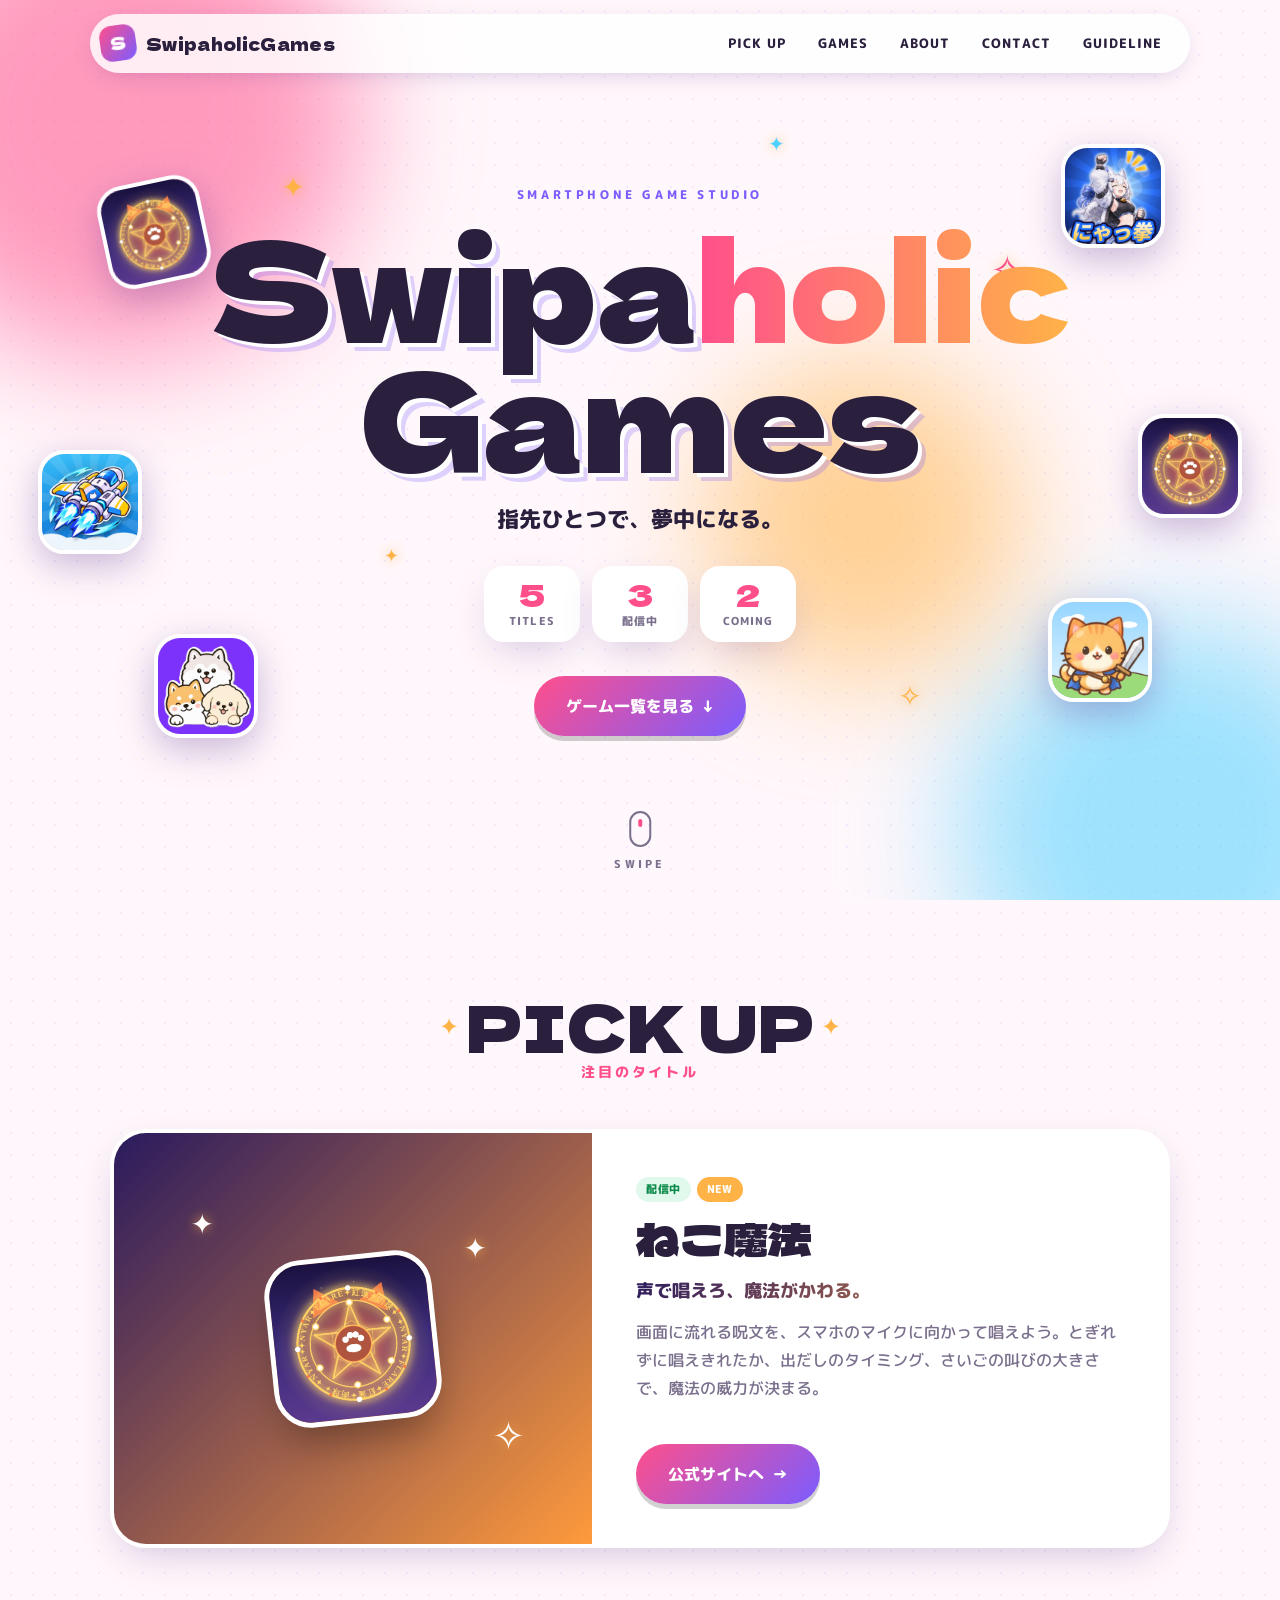
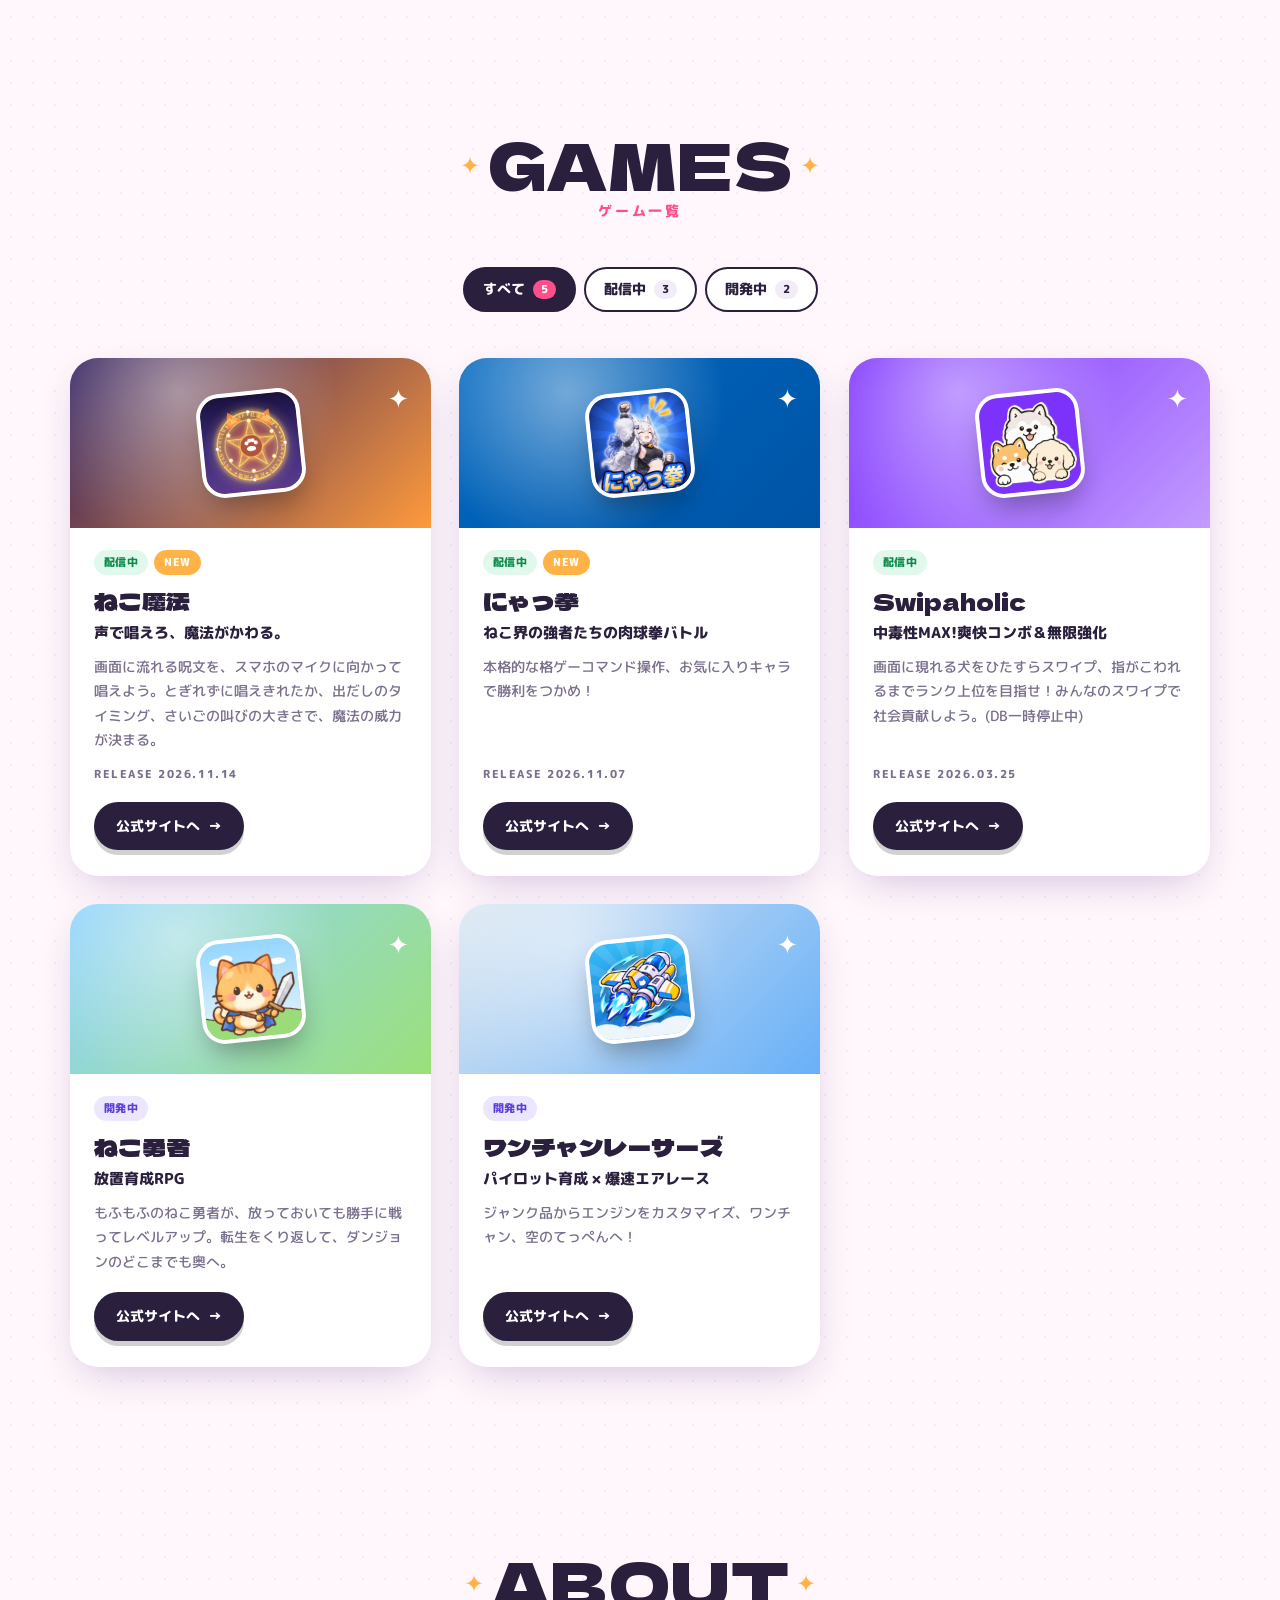
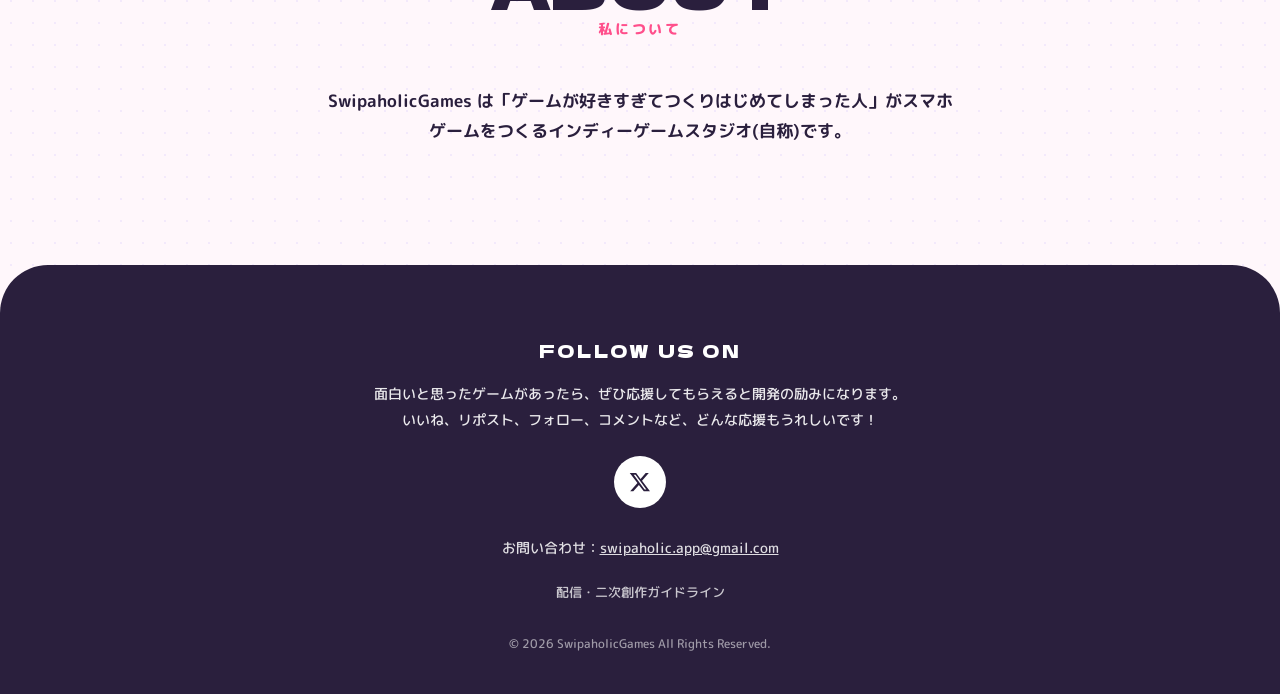
==== commit c70e61a2: "Enhance meta tags for social media sharing Added Open Graph and Twitter meta tags for better social " ====
--- a/index.html
+++ b/index.html
@@ -7,6 +7,10 @@
 <meta name="description" content="SwipaholicGames が開発したスマホゲームアプリの公式サイト一覧です。">
 <meta property="og:title" content="SwipaholicGames">
 <meta property="og:type" content="website">
+<meta property="og:title" content="SwipaholicGames｜公式ゲームポートフォリオ">
+<meta property="og:description" content="指先ひとつで、夢中になる。">
+<meta property="og:image" content="https://tttu732.github.io/swipaholic-games/ogp.png">
+<meta name="twitter:card" content="summary_large_image">
 <link rel="preconnect" href="https://fonts.googleapis.com">
 <link rel="preconnect" href="https://fonts.gstatic.com" crossorigin>
 <link href="https://fonts.googleapis.com/css2?family=Dela+Gothic+One&family=M+PLUS+Rounded+1c:wght@500;700;800&display=swap" rel="stylesheet">
